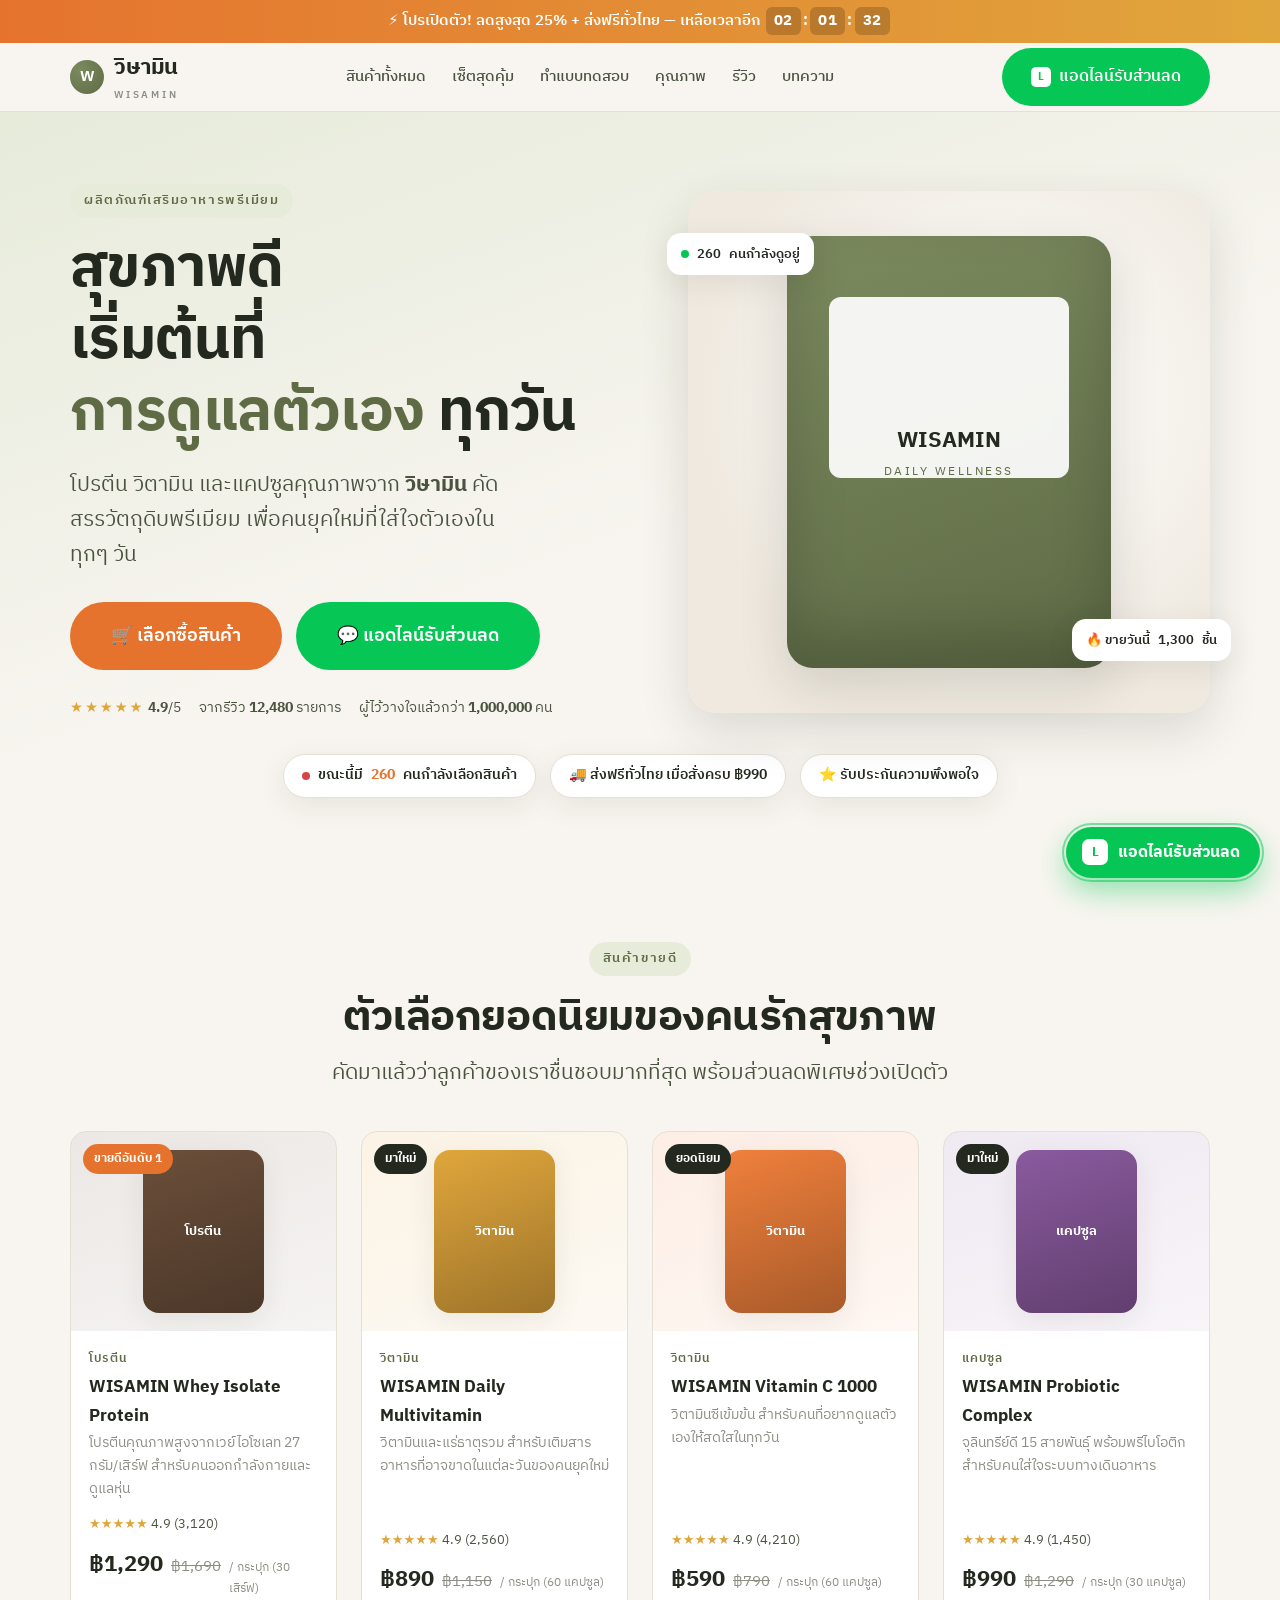
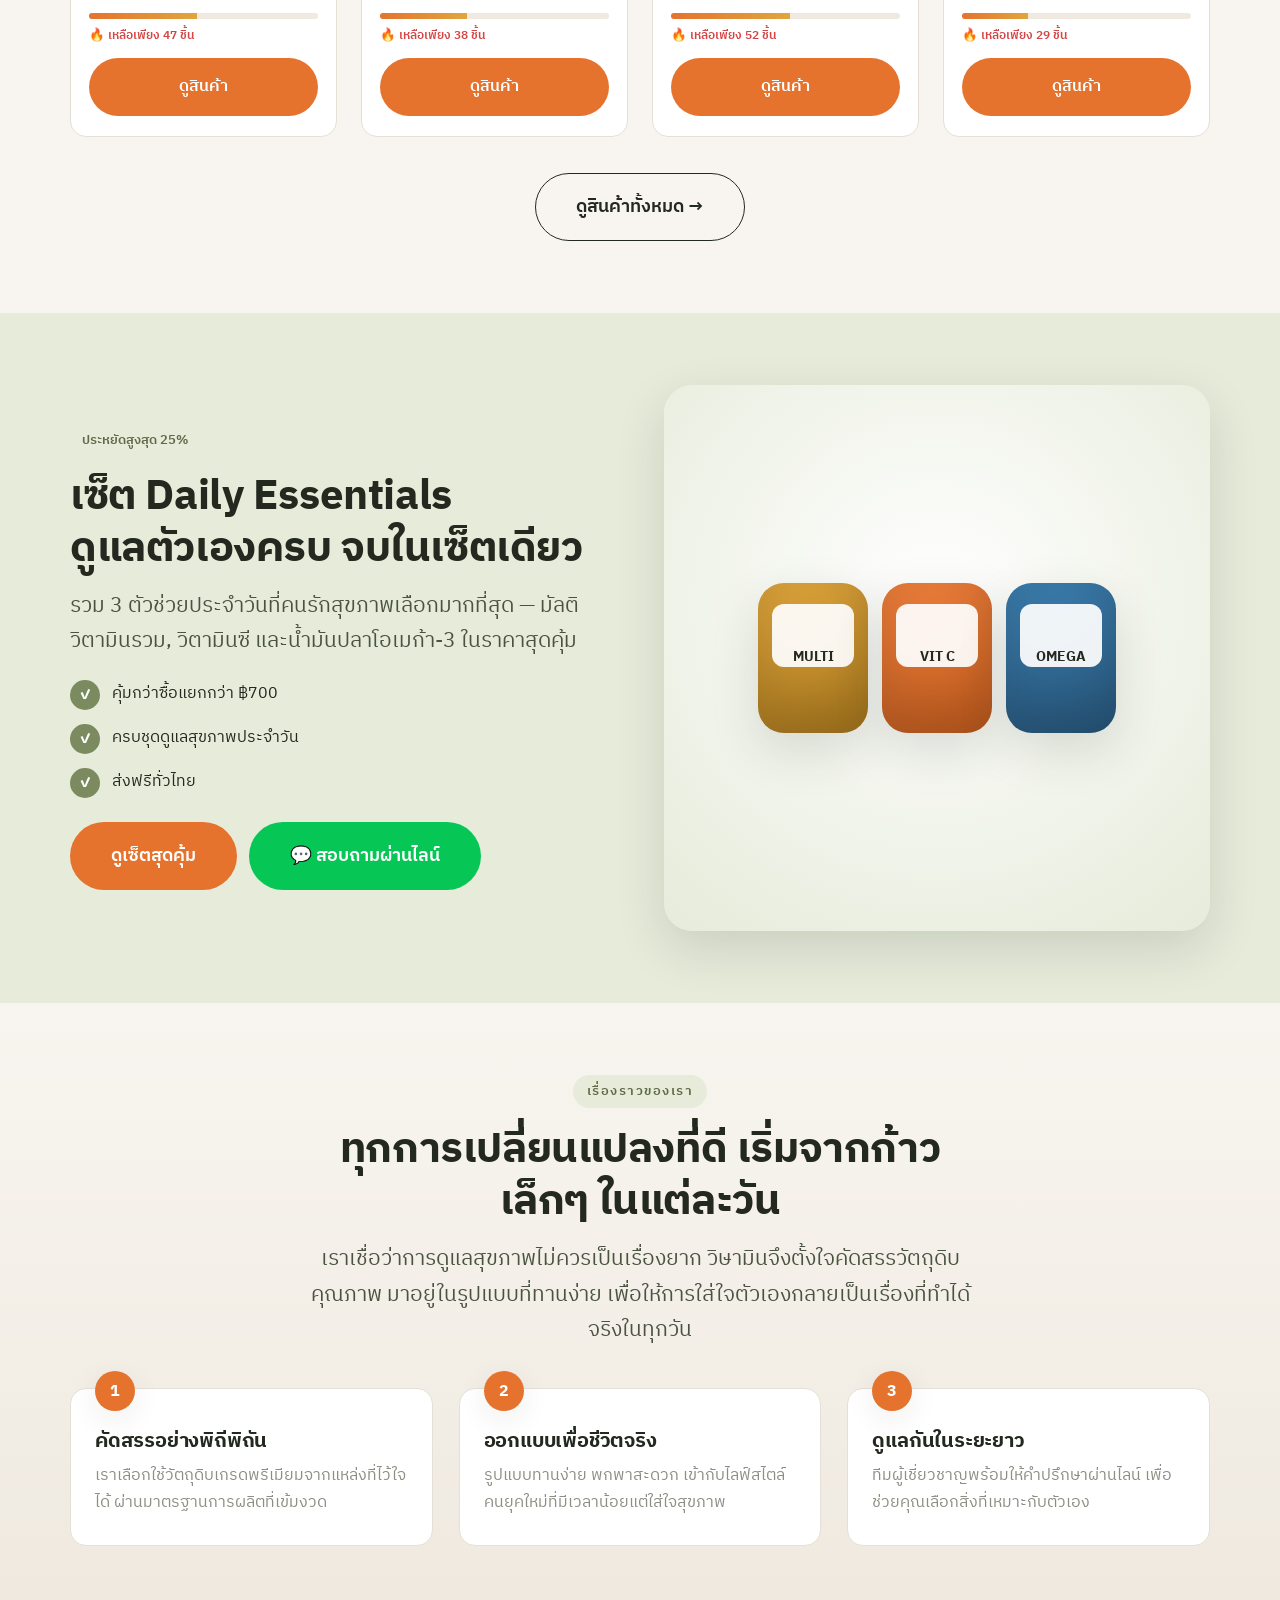
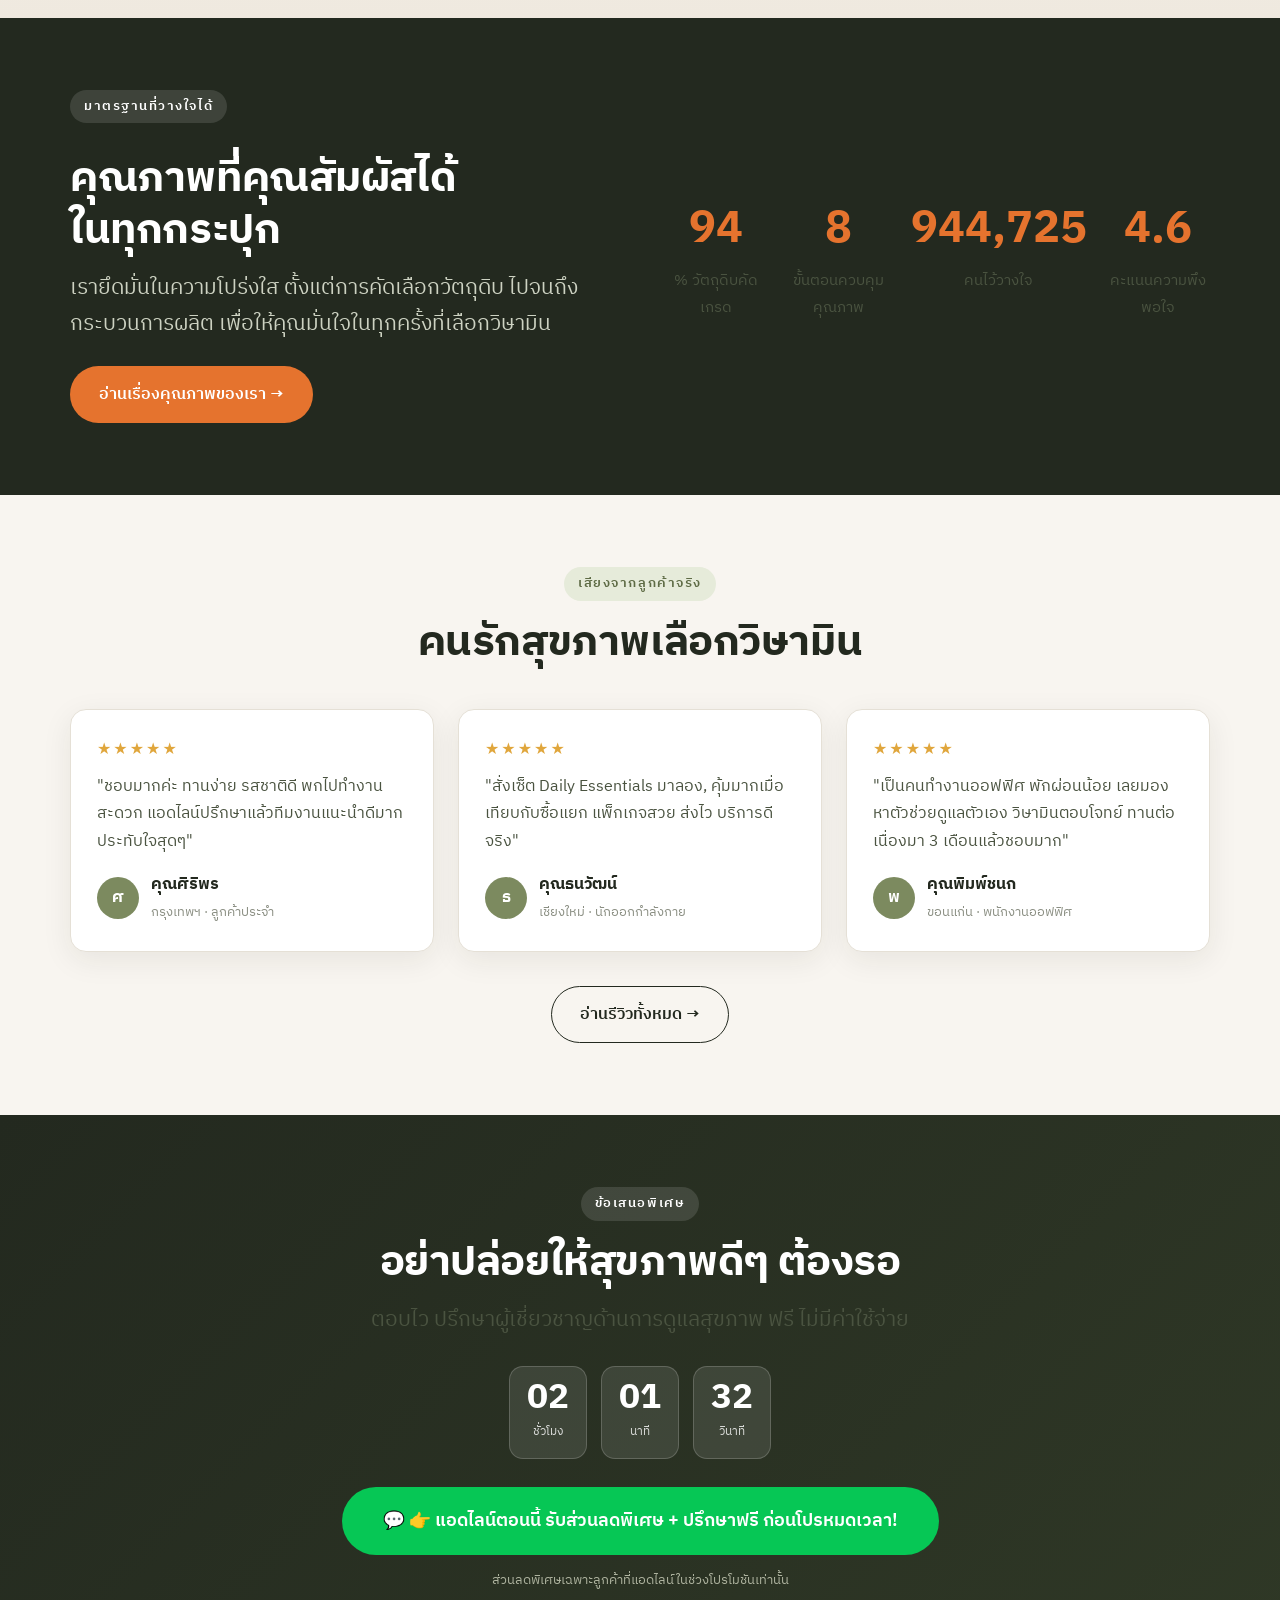
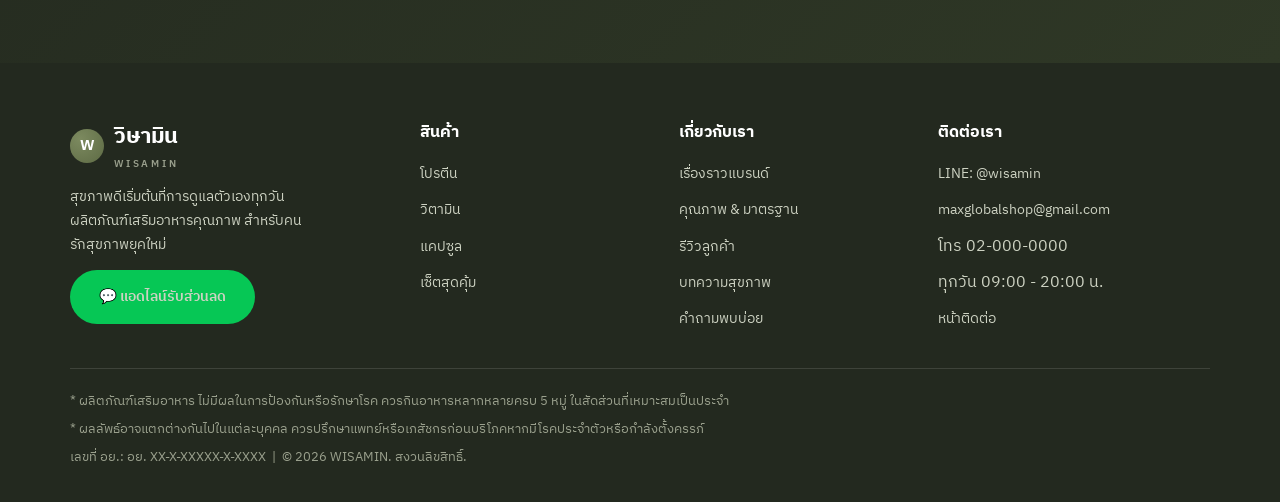
==== index.html @ d4b0ff5b "Initial commit: WISAMIN website" ====
<!DOCTYPE html>
<html lang="th">
<head>
<meta charset="UTF-8">
<meta name="viewport" content="width=device-width, initial-scale=1.0">
<title>วิษามิน WISAMIN — สุขภาพดีเริ่มต้นที่การดูแลตัวเองทุกวัน</title>
<meta name="description" content="วิษามิน (WISAMIN) ผลิตภัณฑ์เสริมอาหารคุณภาพสำหรับคนรักสุขภาพ โปรตีน วิตามิน แคปซูล คัดสรรวัตถุดิบพรีเมียม แอดไลน์รับส่วนลดพิเศษวันนี้">
<link rel="preconnect" href="https://fonts.googleapis.com">
<link rel="preconnect" href="https://fonts.gstatic.com" crossorigin>
<link href="https://fonts.googleapis.com/css2?family=IBM+Plex+Sans+Thai:wght@400;500;600;700&family=Noto+Sans+Thai:wght@400;500;600;700;800&display=swap" rel="stylesheet">
<link rel="stylesheet" href="css/styles.css">
</head>
<body>
<div data-header></div>

<!-- HERO -->
<section class="hero">
  <div class="container">
    <div class="hero-grid">
      <div class="hero-copy">
        <span class="eyebrow">ผลิตภัณฑ์เสริมอาหารพรีเมียม</span>
        <h1>สุขภาพดี<br>เริ่มต้นที่<br><span style="color:var(--sage-dark)">การดูแลตัวเอง</span> ทุกวัน</h1>
        <p class="lead">โปรตีน วิตามิน และแคปซูลคุณภาพจาก <strong>วิษามิน</strong> คัดสรรวัตถุดิบพรีเมียม เพื่อคนยุคใหม่ที่ใส่ใจตัวเองในทุกๆ วัน</p>
        <div class="hero-cta">
          <a class="btn btn-accent btn-lg" href="shop.html">🛒 เลือกซื้อสินค้า</a>
          <a class="btn btn-line btn-lg" href="https://lin.ee/8K7mfwg" target="_blank" rel="noopener">💬 แอดไลน์รับส่วนลด</a>
        </div>
        <div class="hero-trust">
          <span><span class="stars">★★★★★</span> <b data-count="4.9" data-decimals="1">4.9</b>/5</span>
          <span>จากรีวิว <b data-count="12480">12,480</b> รายการ</span>
          <span>ผู้ไว้วางใจแล้วกว่า <b data-count="1000000">1,000,000</b> คน</span>
        </div>
      </div>
      <div class="hero-visual">
        <div class="hero-jar">
          <div class="jar-label">WISAMIN</div>
          <div class="jar-sub">DAILY WELLNESS</div>
        </div>
        <div class="floating-badge fb-1"><span class="dot"></span> <span data-live="viewing">247</span> คนกำลังดูอยู่</div>
        <div class="floating-badge fb-2">🔥 ขายวันนี้ <span data-live="soldtoday">1,382</span> ชิ้น</div>
      </div>
    </div>
    <div class="livestrip" style="margin-top:34px">
      <span class="chip"><span class="dot"></span> ขณะนี้มี <b data-live="viewing">247</b> คนกำลังเลือกสินค้า</span>
      <span class="chip">🚚 ส่งฟรีทั่วไทย เมื่อสั่งครบ ฿990</span>
      <span class="chip">⭐ รับประกันความพึงพอใจ</span>
    </div>
  </div>
</section>

<!-- สินค้าเด่น -->
<section>
  <div class="container">
    <div class="text-center reveal" style="max-width:640px;margin:0 auto 40px">
      <span class="eyebrow">สินค้าขายดี</span>
      <h2>ตัวเลือกยอดนิยมของคนรักสุขภาพ</h2>
      <p class="lead" style="margin-top:12px">คัดมาแล้วว่าลูกค้าของเราชื่นชอบมากที่สุด พร้อมส่วนลดพิเศษช่วงเปิดตัว</p>
    </div>
    <div class="grid grid-4" data-featured-grid></div>
    <div class="text-center" style="margin-top:36px">
      <a class="btn btn-outline btn-lg" href="shop.html">ดูสินค้าทั้งหมด →</a>
    </div>
  </div>
</section>

<!-- บันเดิล -->
<section class="band">
  <div class="container">
    <div class="split">
      <div class="reveal">
        <span class="pill">ประหยัดสูงสุด 25%</span>
        <h2 style="margin:14px 0">เซ็ต Daily Essentials<br>ดูแลตัวเองครบ จบในเซ็ตเดียว</h2>
        <p class="lead">รวม 3 ตัวช่วยประจำวันที่คนรักสุขภาพเลือกมากที่สุด — มัลติวิตามินรวม, วิตามินซี และน้ำมันปลาโอเมก้า-3 ในราคาสุดคุ้ม</p>
        <ul class="feature-list">
          <li><span class="ic">✓</span> คุ้มกว่าซื้อแยกกว่า ฿700</li>
          <li><span class="ic">✓</span> ครบชุดดูแลสุขภาพประจำวัน</li>
          <li><span class="ic">✓</span> ส่งฟรีทั่วไทย</li>
        </ul>
        <div style="margin-top:24px;display:flex;gap:12px;flex-wrap:wrap">
          <a class="btn btn-accent btn-lg" href="bundle.html">ดูเซ็ตสุดคุ้ม</a>
          <a class="btn btn-line btn-lg" href="https://lin.ee/8K7mfwg" target="_blank" rel="noopener">💬 สอบถามผ่านไลน์</a>
        </div>
      </div>
      <div class="reveal hero-visual" style="background:radial-gradient(circle at 50% 40%,#fff,#e6ebda)">
        <div style="display:flex;gap:14px">
          <div class="hero-jar" style="width:110px;height:150px;background:linear-gradient(160deg,#e0a63c,#b07d1f)"><div class="jar-label" style="font-size:.9rem">MULTI</div></div>
          <div class="hero-jar" style="width:110px;height:150px;background:linear-gradient(160deg,#f0803c,#c85f1f)"><div class="jar-label" style="font-size:.9rem">VIT C</div></div>
          <div class="hero-jar" style="width:110px;height:150px;background:linear-gradient(160deg,#3c7fb0,#295a80)"><div class="jar-label" style="font-size:.85rem">OMEGA</div></div>
        </div>
      </div>
    </div>
  </div>
</section>

<!-- Storytelling -->
<section class="story">
  <div class="container">
    <div class="text-center reveal" style="max-width:680px;margin:0 auto">
      <span class="eyebrow">เรื่องราวของเรา</span>
      <h2>ทุกการเปลี่ยนแปลงที่ดี เริ่มจากก้าวเล็กๆ ในแต่ละวัน</h2>
      <p class="lead" style="margin-top:14px">เราเชื่อว่าการดูแลสุขภาพไม่ควรเป็นเรื่องยาก วิษามินจึงตั้งใจคัดสรรวัตถุดิบคุณภาพ มาอยู่ในรูปแบบที่ทานง่าย เพื่อให้การใส่ใจตัวเองกลายเป็นเรื่องที่ทำได้จริงในทุกวัน</p>
    </div>
    <div class="story-steps">
      <div class="story-step reveal">
        <h3>คัดสรรอย่างพิถีพิถัน</h3>
        <p class="muted">เราเลือกใช้วัตถุดิบเกรดพรีเมียมจากแหล่งที่ไว้ใจได้ ผ่านมาตรฐานการผลิตที่เข้มงวด</p>
      </div>
      <div class="story-step reveal">
        <h3>ออกแบบเพื่อชีวิตจริง</h3>
        <p class="muted">รูปแบบทานง่าย พกพาสะดวก เข้ากับไลฟ์สไตล์คนยุคใหม่ที่มีเวลาน้อยแต่ใส่ใจสุขภาพ</p>
      </div>
      <div class="story-step reveal">
        <h3>ดูแลกันในระยะยาว</h3>
        <p class="muted">ทีมผู้เชี่ยวชาญพร้อมให้คำปรึกษาผ่านไลน์ เพื่อช่วยคุณเลือกสิ่งที่เหมาะกับตัวเอง</p>
      </div>
    </div>
  </div>
</section>

<!-- คุณภาพ / มาตรฐาน -->
<section class="band-dark">
  <div class="container">
    <div class="split">
      <div class="reveal">
        <span class="eyebrow" style="background:rgba(255,255,255,.12);color:#fff">มาตรฐานที่วางใจได้</span>
        <h2 style="color:#fff;margin:14px 0">คุณภาพที่คุณสัมผัสได้<br>ในทุกกระปุก</h2>
        <p class="lead">เรายึดมั่นในความโปร่งใส ตั้งแต่การคัดเลือกวัตถุดิบ ไปจนถึงกระบวนการผลิต เพื่อให้คุณมั่นใจในทุกครั้งที่เลือกวิษามิน</p>
        <div style="margin-top:24px"><a class="btn btn-accent" href="science.html">อ่านเรื่องคุณภาพของเรา →</a></div>
      </div>
      <div class="stats reveal" style="align-content:center">
        <div class="stat"><b data-count="100">100</b><span>% วัตถุดิบคัดเกรด</span></div>
        <div class="stat"><b data-count="8">8</b><span>ขั้นตอนควบคุมคุณภาพ</span></div>
        <div class="stat"><b data-count="1000000">1,000,000</b><span>คนไว้วางใจ</span></div>
        <div class="stat"><b data-count="4.9" data-decimals="1">4.9</b><span>คะแนนความพึงพอใจ</span></div>
      </div>
    </div>
  </div>
</section>

<!-- รีวิว -->
<section>
  <div class="container">
    <div class="text-center reveal" style="max-width:600px;margin:0 auto 40px">
      <span class="eyebrow">เสียงจากลูกค้าจริง</span>
      <h2>คนรักสุขภาพเลือกวิษามิน</h2>
    </div>
    <div class="grid grid-3">
      <div class="review-card reveal">
        <div class="stars">★★★★★</div>
        <p>"ชอบมากค่ะ ทานง่าย รสชาติดี พกไปทำงานสะดวก แอดไลน์ปรึกษาแล้วทีมงานแนะนำดีมาก ประทับใจสุดๆ"</p>
        <div class="review-who"><span class="av">ศ</span><div><b>คุณศิริพร</b><br><small>กรุงเทพฯ · ลูกค้าประจำ</small></div></div>
      </div>
      <div class="review-card reveal">
        <div class="stars">★★★★★</div>
        <p>"สั่งเซ็ต Daily Essentials มาลอง, คุ้มมากเมื่อเทียบกับซื้อแยก แพ็กเกจสวย ส่งไว บริการดีจริง"</p>
        <div class="review-who"><span class="av">ธ</span><div><b>คุณธนวัฒน์</b><br><small>เชียงใหม่ · นักออกกำลังกาย</small></div></div>
      </div>
      <div class="review-card reveal">
        <div class="stars">★★★★★</div>
        <p>"เป็นคนทำงานออฟฟิศ พักผ่อนน้อย เลยมองหาตัวช่วยดูแลตัวเอง วิษามินตอบโจทย์ ทานต่อเนื่องมา 3 เดือนแล้วชอบมาก"</p>
        <div class="review-who"><span class="av">พ</span><div><b>คุณพิมพ์ชนก</b><br><small>ขอนแก่น · พนักงานออฟฟิศ</small></div></div>
      </div>
    </div>
    <div class="text-center" style="margin-top:34px"><a class="btn btn-outline" href="reviews.html">อ่านรีวิวทั้งหมด →</a></div>
  </div>
</section>

<!-- CTA + Countdown -->
<div data-line-cta></div>

<div data-footer></div>

<script src="js/config.js"></script>
<script src="js/products.js"></script>
<script src="js/render.js"></script>
<script src="js/urgency.js"></script>
<script src="js/main.js"></script>
<script>
  document.addEventListener('DOMContentLoaded', function () {
    // สินค้าเด่น 4 ตัว
    var featured = ['whey-isolate','multivitamin','vitamin-c','probiotic'].map(getProductById);
    renderGrid('[data-featured-grid]', featured);
    // แทรก CTA ไลน์
    var slot = document.querySelector('[data-line-cta]');
    if (slot) slot.outerHTML = window.lineCtaBlock();
    // re-run reveal/urgency สำหรับ element ที่เพิ่งฉีดเข้ามา
    if (window.initUrgency) window.initUrgency();
    if (window.initReveal) window.initReveal();
  });
</script>
</body>
</html>
---- css/styles.css ----
/* ============================================================
   WISAMIN — ระบบดีไซน์รวม (มินิมอล พรีเมียม แนว seed.com)
   ============================================================ */

:root {
  /* พาเลตต์ */
  --cream: #f8f5f0;
  --sand: #efe9df;
  --ink: #23291f;
  --ink-soft: #4a5340;
  --sage: #7c8a5f;
  --sage-dark: #5e6b45;
  --sage-light: #e6ebda;
  --accent: #e5732e;      /* ส้มอบอุ่นสำหรับ CTA */
  --accent-dark: #c85f1f;
  --gold: #e0a63c;
  --line-green: #06c755;  /* สีแบรนด์ LINE */
  --white: #ffffff;
  --muted: #8b8f83;
  --border: #e5e0d6;
  --danger: #d64545;

  --radius: 16px;
  --radius-sm: 10px;
  --radius-lg: 28px;
  --shadow: 0 8px 30px rgba(35,41,31,.08);
  --shadow-lg: 0 18px 50px rgba(35,41,31,.14);
  --maxw: 1180px;
  --font: 'IBM Plex Sans Thai', 'Noto Sans Thai', system-ui, -apple-system, sans-serif;
}

* { box-sizing: border-box; margin: 0; padding: 0; }
html { scroll-behavior: smooth; }
body {
  font-family: var(--font);
  color: var(--ink);
  background: var(--cream);
  line-height: 1.7;
  -webkit-font-smoothing: antialiased;
  overflow-x: hidden;
}
img { max-width: 100%; display: block; }
a { color: inherit; text-decoration: none; }
.container { width: 100%; max-width: var(--maxw); margin: 0 auto; padding: 0 20px; }
section { padding: 72px 0; }
.section-sm { padding: 48px 0; }

h1, h2, h3 { line-height: 1.25; font-weight: 700; letter-spacing: -.01em; }
h1 { font-size: clamp(2rem, 5vw, 3.6rem); }
h2 { font-size: clamp(1.6rem, 3.5vw, 2.6rem); }
h3 { font-size: 1.25rem; }
.lead { font-size: clamp(1.05rem, 2vw, 1.3rem); color: var(--ink-soft); }
.eyebrow {
  display: inline-block; font-size: .8rem; font-weight: 600; letter-spacing: .12em;
  text-transform: uppercase; color: var(--sage-dark); background: var(--sage-light);
  padding: 6px 14px; border-radius: 100px; margin-bottom: 16px;
}
.text-center { text-align: center; }
.muted { color: var(--muted); }

/* ---------- ปุ่ม ---------- */
.btn {
  display: inline-flex; align-items: center; justify-content: center; gap: 8px;
  font-family: inherit; font-size: 1rem; font-weight: 600; cursor: pointer;
  padding: 14px 28px; border-radius: 100px; border: 1.5px solid transparent;
  transition: transform .15s ease, box-shadow .2s ease, background .2s ease;
  white-space: nowrap;
}
.btn:hover { transform: translateY(-2px); }
.btn:active { transform: translateY(0); }
.btn-primary { background: var(--ink); color: var(--white); }
.btn-primary:hover { background: #000; box-shadow: var(--shadow); }
.btn-accent { background: var(--accent); color: var(--white); }
.btn-accent:hover { background: var(--accent-dark); box-shadow: 0 10px 24px rgba(229,115,46,.35); }
.btn-line { background: var(--line-green); color: var(--white); }
.btn-line:hover { background: #05b34c; box-shadow: 0 10px 24px rgba(6,199,85,.35); }
.btn-outline { background: transparent; color: var(--ink); border-color: var(--ink); }
.btn-outline:hover { background: var(--ink); color: var(--white); }
.btn-lg { padding: 18px 40px; font-size: 1.1rem; }
.btn-block { display: flex; width: 100%; }

/* ---------- แถบเร่งด่วนบนสุด ---------- */
.urgency-bar {
  background: linear-gradient(90deg, var(--accent), var(--gold));
  color: var(--white); text-align: center; font-size: .92rem; font-weight: 600;
  padding: 9px 16px; position: relative; z-index: 60;
}
.urgency-bar strong { font-variant-numeric: tabular-nums; letter-spacing: .5px; }
.urgency-bar .cd { background: rgba(0,0,0,.18); padding: 2px 8px; border-radius: 6px; margin: 0 2px; }

/* ---------- Header ---------- */
.site-header {
  position: sticky; top: 0; z-index: 50; background: rgba(248,245,240,.9);
  backdrop-filter: blur(12px); border-bottom: 1px solid var(--border);
}
.nav { display: flex; align-items: center; justify-content: space-between; height: 68px; }
.brand { display: flex; align-items: center; gap: 10px; font-weight: 700; font-size: 1.35rem; letter-spacing: -.02em; }
.brand .logo-mark {
  width: 34px; height: 34px; border-radius: 50%;
  background: radial-gradient(circle at 30% 30%, var(--sage), var(--sage-dark));
  display: grid; place-items: center; color: #fff; font-size: .95rem; font-weight: 800;
}
.brand small { display: block; font-size: .62rem; letter-spacing: .28em; color: var(--muted); font-weight: 600; }
.nav-links { display: flex; align-items: center; gap: 26px; list-style: none; }
.nav-links a { font-size: .95rem; font-weight: 500; color: var(--ink-soft); transition: color .15s; }
.nav-links a:hover { color: var(--ink); }
.nav-actions { display: flex; align-items: center; gap: 12px; }
.nav-toggle { display: none; background: none; border: none; cursor: pointer; flex-direction: column; gap: 5px; padding: 8px; }
.nav-toggle span { width: 24px; height: 2px; background: var(--ink); border-radius: 2px; transition: .25s; }

/* ---------- Hero ---------- */
.hero { background: linear-gradient(160deg, var(--sage-light) 0%, var(--cream) 55%); overflow: hidden; }
.hero-grid { display: grid; grid-template-columns: 1.05fr .95fr; gap: 40px; align-items: center; }
.hero h1 { margin-bottom: 18px; }
.hero .lead { margin-bottom: 28px; max-width: 34ch; }
.hero-cta { display: flex; gap: 14px; flex-wrap: wrap; margin-bottom: 26px; }
.hero-trust { display: flex; align-items: center; gap: 18px; flex-wrap: wrap; font-size: .9rem; color: var(--ink-soft); }
.hero-trust .stars { color: var(--gold); letter-spacing: 2px; }
.hero-visual {
  position: relative; aspect-ratio: 1/1; border-radius: var(--radius-lg);
  background: radial-gradient(circle at 60% 40%, #fff 0%, var(--sand) 70%);
  display: grid; place-items: center; box-shadow: var(--shadow-lg);
}
.hero-jar {
  width: 62%; aspect-ratio: 3/4; border-radius: 26px;
  background: linear-gradient(160deg, var(--sage) 0%, var(--sage-dark) 100%);
  box-shadow: inset 0 -30px 60px rgba(0,0,0,.18), var(--shadow-lg);
  display: flex; flex-direction: column; align-items: center; justify-content: center;
  color: #fff; text-align: center; position: relative;
}
.hero-jar::before {
  content: ''; position: absolute; top: 14%; width: 74%; height: 42%;
  background: rgba(255,255,255,.92); border-radius: 12px;
}
.hero-jar .jar-label { position: relative; z-index: 2; color: var(--ink); font-weight: 800; font-size: 1.4rem; }
.hero-jar .jar-sub { position: relative; z-index: 2; color: var(--sage-dark); font-size: .78rem; letter-spacing: .2em; }
.floating-badge {
  position: absolute; background: #fff; border-radius: 14px; box-shadow: var(--shadow);
  padding: 10px 14px; font-size: .82rem; font-weight: 600; display: flex; align-items: center; gap: 8px;
}
.floating-badge .dot { width: 8px; height: 8px; border-radius: 50%; background: var(--line-green); animation: pulse 1.6s infinite; }
.fb-1 { top: 8%; left: -4%; }
.fb-2 { bottom: 10%; right: -4%; }

/* ---------- Live stat strip ---------- */
.livestrip {
  display: flex; gap: 14px; justify-content: center; flex-wrap: wrap; margin-top: 6px;
}
.livestrip .chip {
  background: #fff; border: 1px solid var(--border); border-radius: 100px;
  padding: 9px 18px; font-size: .88rem; font-weight: 600; display: flex; align-items: center; gap: 8px; box-shadow: var(--shadow);
}
.livestrip .dot { width: 8px; height: 8px; border-radius: 50%; background: var(--danger); animation: pulse 1.4s infinite; }
.livestrip b { color: var(--accent); font-variant-numeric: tabular-nums; }

/* ---------- การ์ดสินค้า ---------- */
.grid { display: grid; gap: 24px; }
.grid-4 { grid-template-columns: repeat(4, 1fr); }
.grid-3 { grid-template-columns: repeat(3, 1fr); }
.grid-2 { grid-template-columns: repeat(2, 1fr); }
.product-card {
  background: #fff; border-radius: var(--radius); overflow: hidden; border: 1px solid var(--border);
  display: flex; flex-direction: column; transition: transform .2s, box-shadow .2s; position: relative;
}
.product-card:hover { transform: translateY(-6px); box-shadow: var(--shadow-lg); }
.product-thumb { aspect-ratio: 4/3; display: grid; place-items: center; position: relative; overflow: hidden; }
.product-photo { width: 100%; height: 100%; object-fit: cover; }
.product-thumb .mini-jar {
  width: 46%; aspect-ratio: 3/4; border-radius: 16px; box-shadow: var(--shadow);
  display: flex; align-items: center; justify-content: center; color: #fff; font-weight: 800; font-size: .8rem; text-align: center; padding: 8px;
}
.product-badge {
  position: absolute; top: 12px; left: 12px; background: var(--ink); color: #fff;
  font-size: .72rem; font-weight: 700; padding: 5px 11px; border-radius: 100px;
}
.product-badge.hot { background: var(--accent); }
.product-body { padding: 18px 18px 20px; display: flex; flex-direction: column; flex: 1; }
.product-cat { font-size: .74rem; font-weight: 600; color: var(--sage-dark); letter-spacing: .08em; text-transform: uppercase; }
.product-name { font-size: 1.05rem; font-weight: 700; margin: 4px 0 2px; }
.product-sub { font-size: .85rem; color: var(--muted); margin-bottom: 12px; flex: 1; }
.product-rating { font-size: .82rem; color: var(--ink-soft); margin-bottom: 10px; }
.product-rating .stars { color: var(--gold); }
.price-row { display: flex; align-items: baseline; gap: 8px; margin-bottom: 14px; }
.price-now { font-size: 1.4rem; font-weight: 800; color: var(--ink); }
.price-old { font-size: .95rem; color: var(--muted); text-decoration: line-through; }
.price-unit { font-size: .78rem; color: var(--muted); }
.stock-hint { font-size: .78rem; color: var(--danger); font-weight: 600; margin-bottom: 12px; }
.stock-bar { height: 6px; background: var(--sand); border-radius: 100px; overflow: hidden; margin-bottom: 6px; }
.stock-bar > i { display: block; height: 100%; background: linear-gradient(90deg, var(--accent), var(--gold)); }

/* ---------- แถบส่วนต่างๆ ---------- */
.band { background: var(--sage-light); }
.band-dark { background: var(--ink); color: var(--cream); }
.band-dark .lead, .band-dark .muted { color: #cdd2c2; }
.split { display: grid; grid-template-columns: 1fr 1fr; gap: 48px; align-items: center; }
.feature-list { list-style: none; display: grid; gap: 14px; margin-top: 20px; }
.feature-list li { display: flex; gap: 12px; align-items: flex-start; }
.feature-list .ic {
  flex: none; width: 30px; height: 30px; border-radius: 50%; background: var(--sage);
  color: #fff; display: grid; place-items: center; font-weight: 700; font-size: .9rem;
}

/* ---------- Storytelling ---------- */
.story { background: linear-gradient(180deg, var(--cream), var(--sand)); }
.story-steps { display: grid; grid-template-columns: repeat(3,1fr); gap: 26px; margin-top: 40px; counter-reset: step; }
.story-step { background: #fff; border-radius: var(--radius); padding: 28px 24px; border: 1px solid var(--border); position: relative; }
.story-step::before {
  counter-increment: step; content: counter(step); position: absolute; top: -18px; left: 24px;
  width: 40px; height: 40px; border-radius: 50%; background: var(--accent); color: #fff;
  display: grid; place-items: center; font-weight: 800; box-shadow: var(--shadow);
}
.story-step h3 { margin: 12px 0 8px; }

/* ---------- ตัวเลขสถิติ ---------- */
.stats { display: grid; grid-template-columns: repeat(4,1fr); gap: 20px; text-align: center; }
.stat b { display: block; font-size: clamp(1.8rem,4vw,2.8rem); font-weight: 800; color: var(--accent); font-variant-numeric: tabular-nums; }
.stat span { font-size: .92rem; color: var(--ink-soft); }

/* ---------- รีวิว ---------- */
.review-card { background: #fff; border-radius: var(--radius); padding: 26px; border: 1px solid var(--border); box-shadow: var(--shadow); }
.review-card .stars { color: var(--gold); letter-spacing: 2px; margin-bottom: 10px; }
.review-card p { color: var(--ink-soft); margin-bottom: 16px; }
.review-who { display: flex; align-items: center; gap: 12px; }
.review-who .av { width: 42px; height: 42px; border-radius: 50%; background: var(--sage); color: #fff; display: grid; place-items: center; font-weight: 700; }
.review-who small { color: var(--muted); }

/* ---------- Big countdown block ---------- */
.cta-final { background: linear-gradient(135deg, var(--ink), #2f3826); color: #fff; text-align: center; }
.cta-final h2 { color: #fff; }
.countdown-big { display: flex; justify-content: center; gap: 14px; margin: 28px 0; }
.cd-unit { background: rgba(255,255,255,.1); border: 1px solid rgba(255,255,255,.18); border-radius: 14px; padding: 14px 8px; min-width: 78px; }
.cd-unit b { display: block; font-size: 2.2rem; font-weight: 800; font-variant-numeric: tabular-nums; line-height: 1; }
.cd-unit span { font-size: .78rem; opacity: .8; }

/* ---------- LINE floating ---------- */
.line-float {
  position: fixed; right: 20px; bottom: 22px; z-index: 80; display: flex; align-items: center; gap: 10px;
  background: var(--line-green); color: #fff; padding: 12px 20px 12px 16px; border-radius: 100px;
  box-shadow: 0 12px 30px rgba(6,199,85,.45); font-weight: 700; animation: bob 2.4s ease-in-out infinite;
}
.line-float:hover { transform: scale(1.05); }
.line-float .li { width: 26px; height: 26px; border-radius: 7px; background: #fff; color: var(--line-green); display: grid; place-items: center; font-weight: 800; font-size: .8rem; }
.line-float::after {
  content: ''; position: absolute; inset: -4px; border-radius: 100px;
  border: 2px solid var(--line-green); opacity: .5; animation: ring 2s infinite;
}

/* ---------- Social proof toast ---------- */
.sp-toast {
  position: fixed; left: 20px; bottom: 22px; z-index: 75; background: #fff; color: var(--ink);
  border-radius: 14px; box-shadow: var(--shadow-lg); padding: 12px 16px; max-width: 320px;
  display: flex; gap: 12px; align-items: center; border: 1px solid var(--border);
  transform: translateY(140%); opacity: 0; transition: transform .5s cubic-bezier(.2,.8,.2,1), opacity .5s;
}
.sp-toast.show { transform: translateY(0); opacity: 1; }
.sp-toast .sp-ic { flex: none; width: 40px; height: 40px; border-radius: 10px; background: var(--sage-light); display: grid; place-items: center; font-size: 1.2rem; }
.sp-toast b { font-size: .9rem; }
.sp-toast small { display: block; font-size: .78rem; color: var(--muted); }

/* ---------- Footer ---------- */
.site-footer { background: var(--ink); color: #cdd2c2; padding: 56px 0 28px; }
.footer-grid { display: grid; grid-template-columns: 1.4fr 1fr 1fr 1.2fr; gap: 32px; }
.site-footer h4 { color: #fff; font-size: 1rem; margin-bottom: 14px; }
.site-footer ul { list-style: none; display: grid; gap: 9px; }
.site-footer a { color: #cdd2c2; font-size: .9rem; }
.site-footer a:hover { color: #fff; }
.footer-brand p { font-size: .9rem; margin: 12px 0; max-width: 30ch; }
.footer-disclaimer { border-top: 1px solid rgba(255,255,255,.12); margin-top: 36px; padding-top: 22px; font-size: .8rem; color: #9aa08d; }
.footer-disclaimer p { margin-bottom: 6px; }

/* ---------- ทั่วไป ---------- */
.reveal { opacity: 0; transform: translateY(24px); transition: opacity .6s ease, transform .6s ease; }
.reveal.in { opacity: 1; transform: none; }
.pill { display: inline-block; background: var(--sage-light); color: var(--sage-dark); font-size: .8rem; font-weight: 600; padding: 5px 12px; border-radius: 100px; }
.divider { height: 1px; background: var(--border); border: 0; }
.note { font-size: .82rem; color: var(--muted); }

/* ---------- Breadcrumb / page head ---------- */
.page-head { background: var(--sage-light); padding: 48px 0; }
.breadcrumb { font-size: .85rem; color: var(--ink-soft); margin-bottom: 10px; }
.breadcrumb a:hover { color: var(--ink); text-decoration: underline; }

/* ---------- Animations ---------- */
@keyframes pulse { 0%,100% { transform: scale(1); opacity: 1; } 50% { transform: scale(1.5); opacity: .5; } }
@keyframes bob { 0%,100% { transform: translateY(0); } 50% { transform: translateY(-6px); } }
@keyframes ring { 0% { transform: scale(1); opacity: .5; } 100% { transform: scale(1.25); opacity: 0; } }

/* ---------- Responsive ---------- */
@media (max-width: 960px) {
  .grid-4 { grid-template-columns: repeat(2,1fr); }
  .footer-grid { grid-template-columns: 1fr 1fr; }
}
@media (max-width: 820px) {
  section { padding: 52px 0; }
  .nav-links {
    position: fixed; inset: 68px 0 auto 0; background: var(--cream); flex-direction: column;
    padding: 20px; gap: 6px; border-bottom: 1px solid var(--border); transform: translateY(-140%);
    transition: transform .3s ease; box-shadow: var(--shadow); z-index: 49;
  }
  .nav-links.open { transform: translateY(0); }
  .nav-links a { padding: 10px 0; width: 100%; }
  .nav-toggle { display: flex; }
  .hero-grid, .split, .story-steps, .stats { grid-template-columns: 1fr; }
  .story-steps { gap: 34px; }
  .hero-visual { max-width: 380px; margin: 0 auto; }
  .grid-3 { grid-template-columns: 1fr; }
  .stats { grid-template-columns: repeat(2,1fr); gap: 28px; }
  .desktop-only { display: none; }
}
@media (max-width: 520px) {
  .grid-4, .grid-2 { grid-template-columns: 1fr; }
  .footer-grid { grid-template-columns: 1fr; }
  .countdown-big { gap: 8px; }
  .cd-unit { min-width: 64px; padding: 10px 6px; }
  .cd-unit b { font-size: 1.7rem; }
  .line-float span.txt { display: none; }
  .hero-cta .btn { flex: 1; }
}
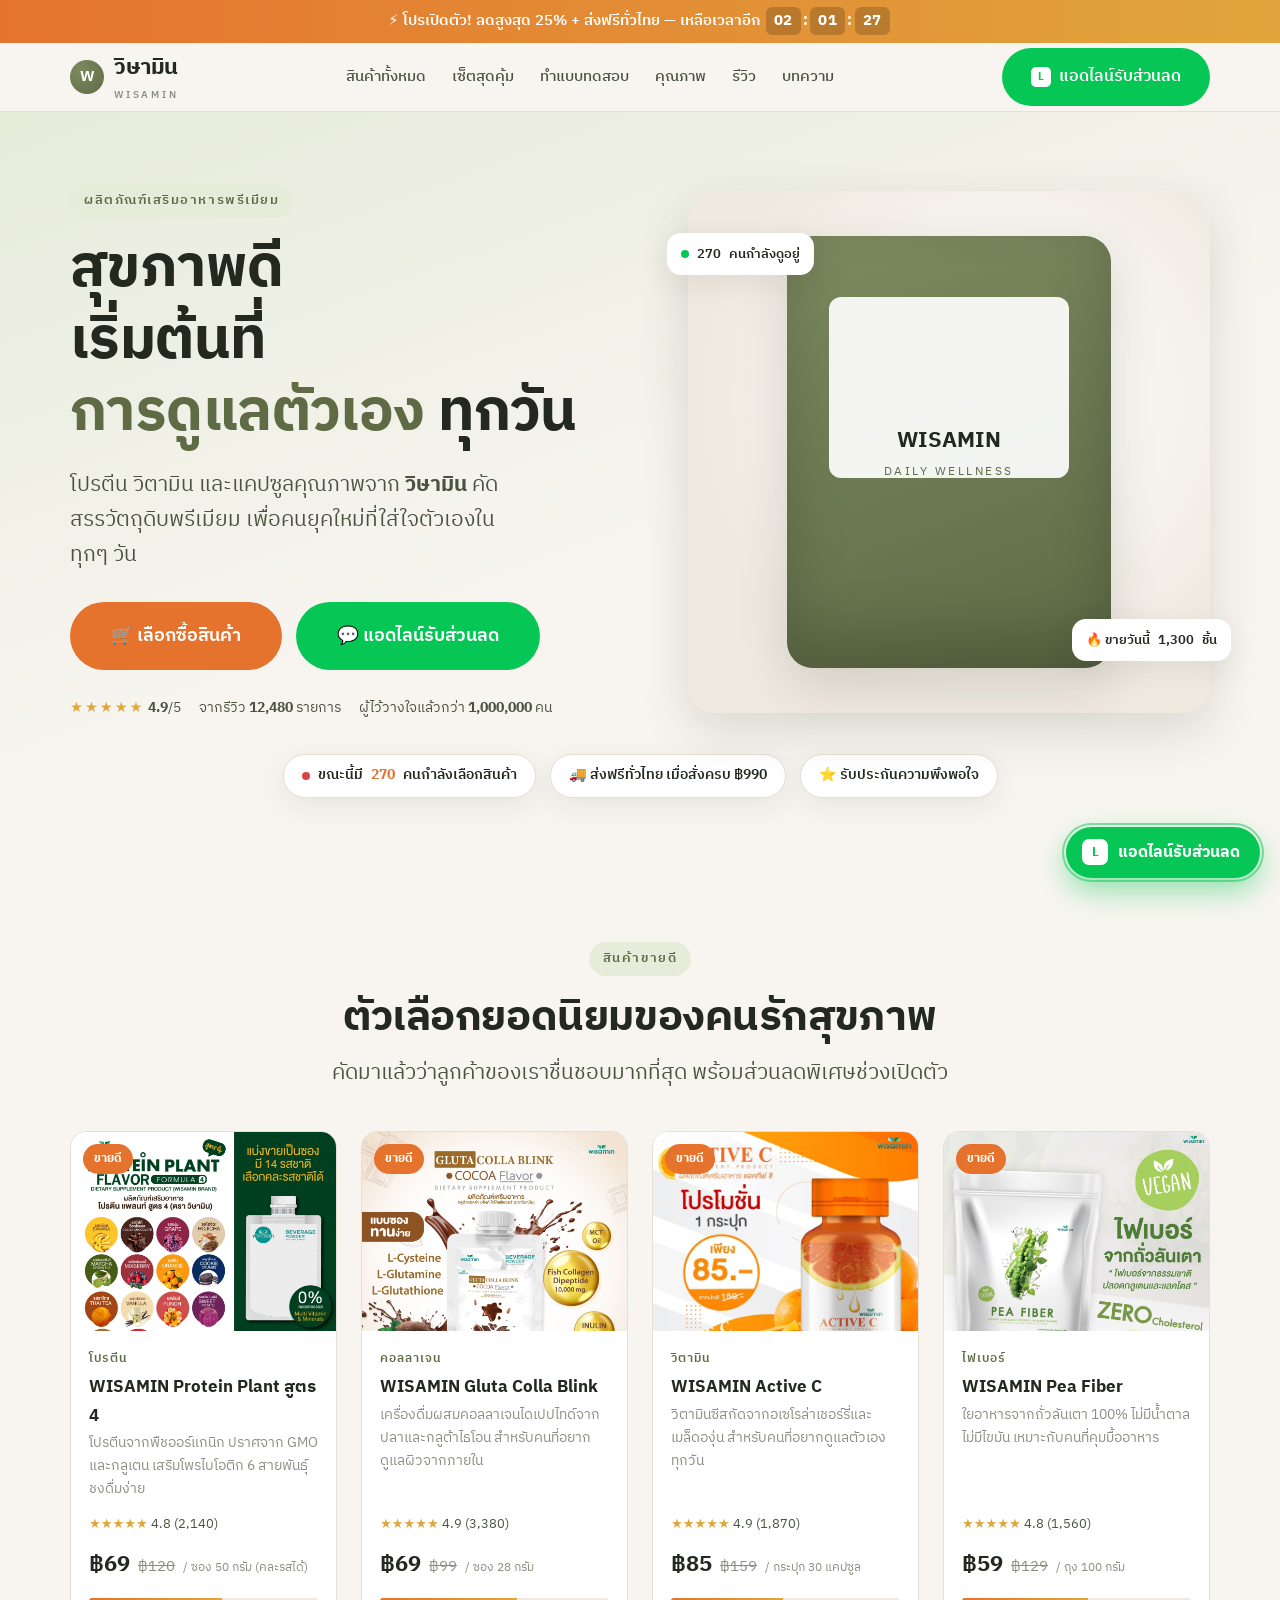
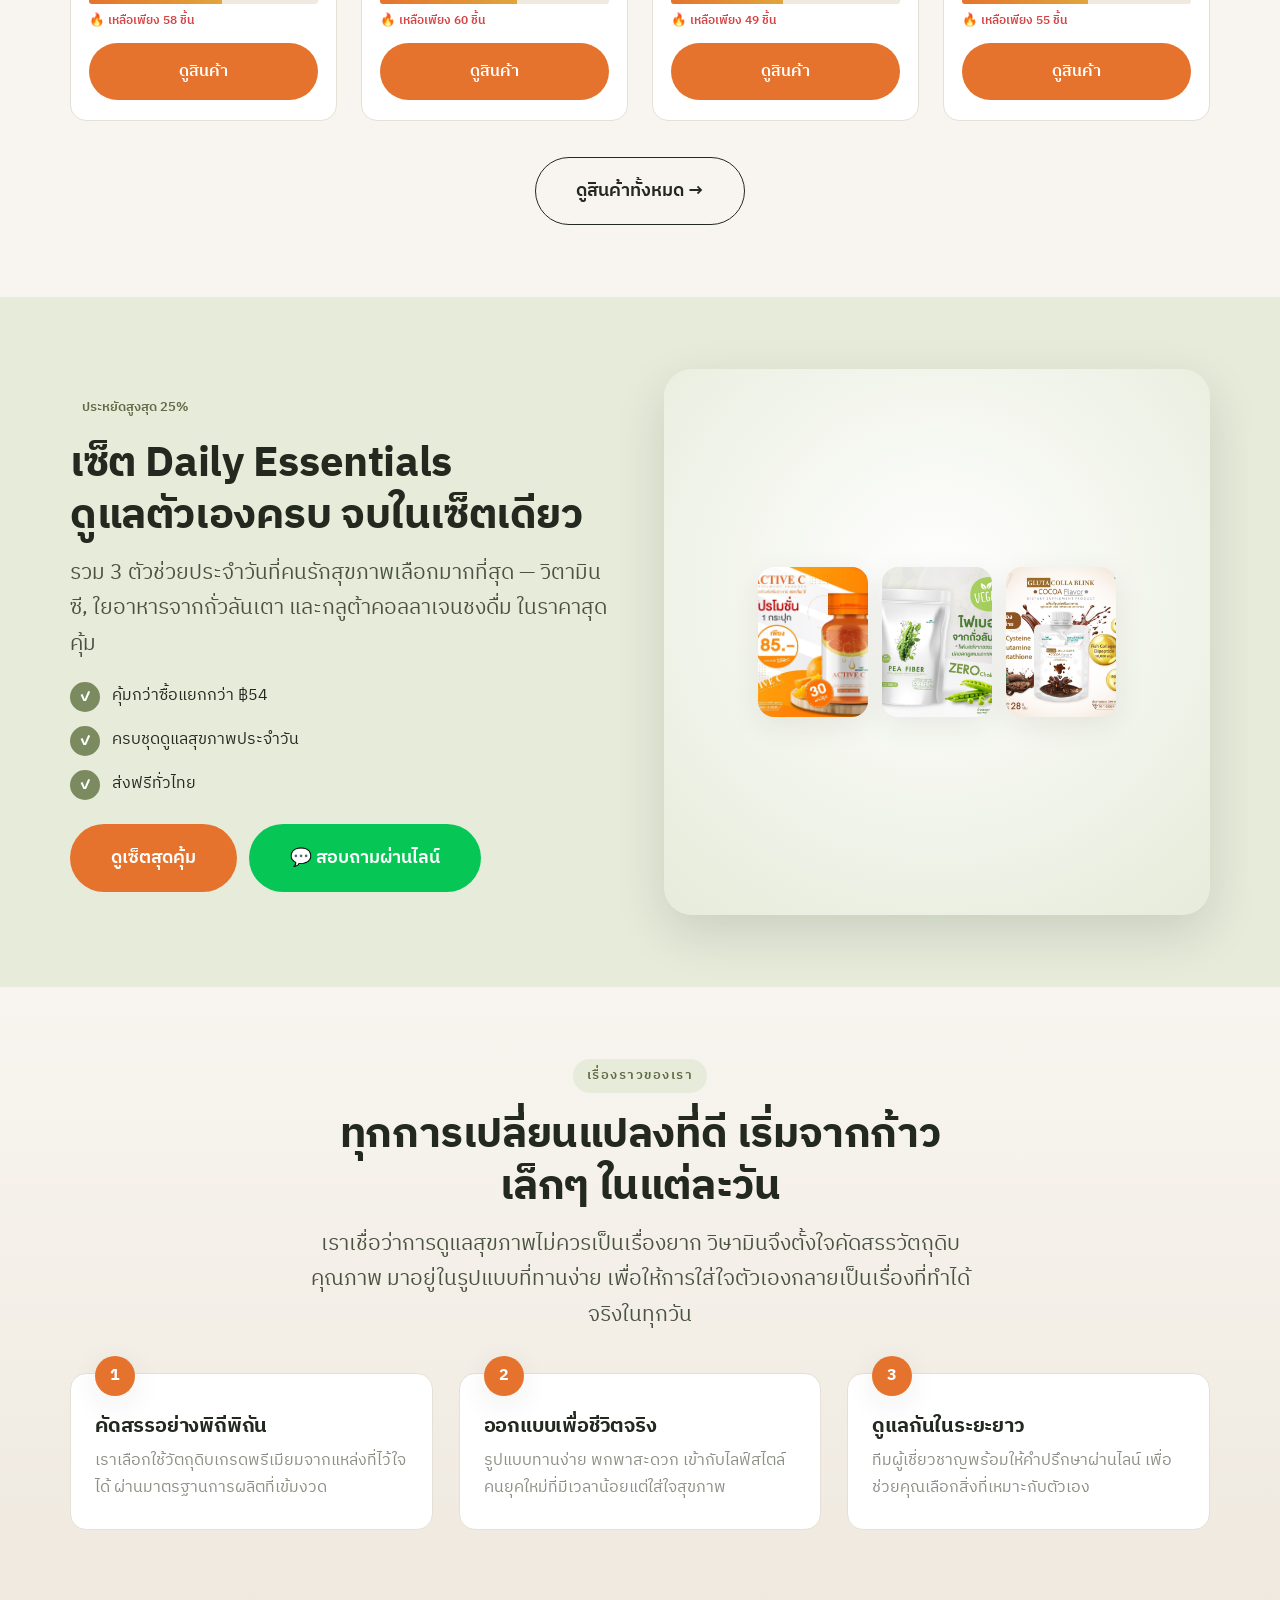
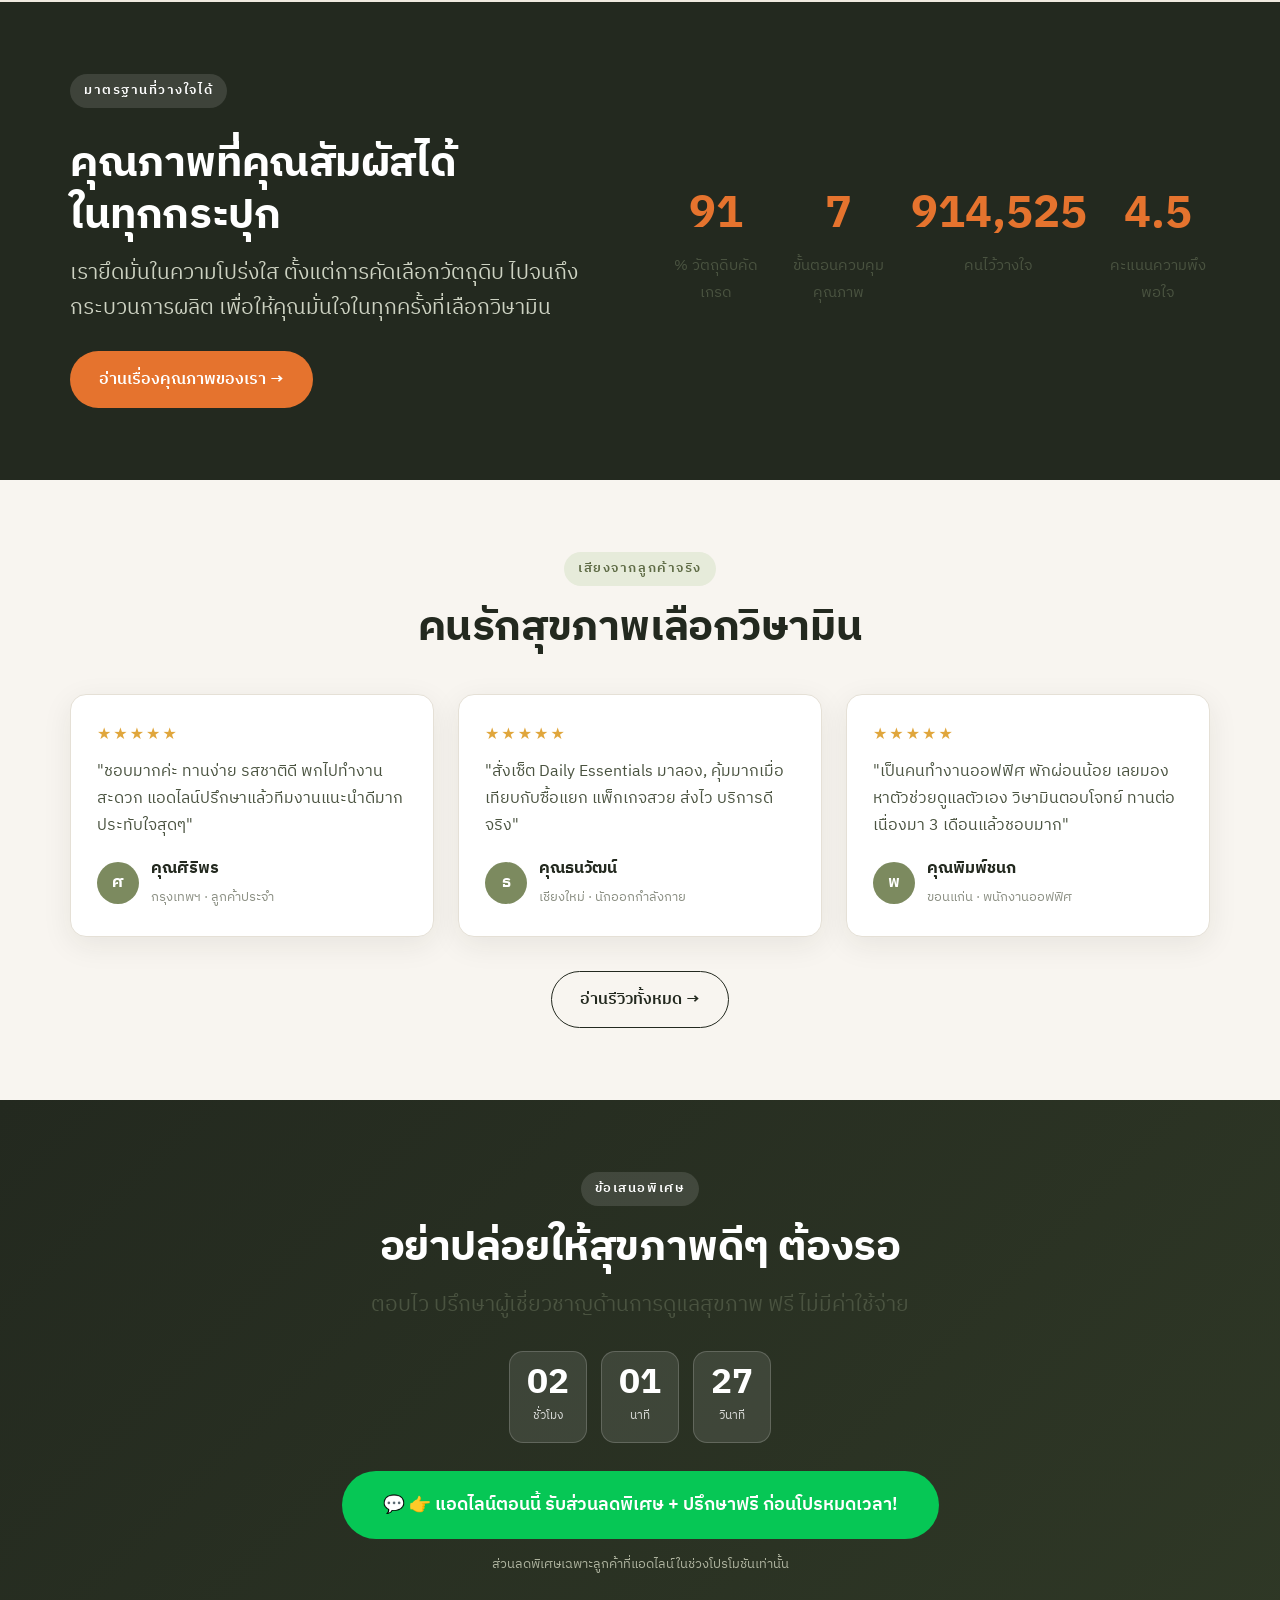
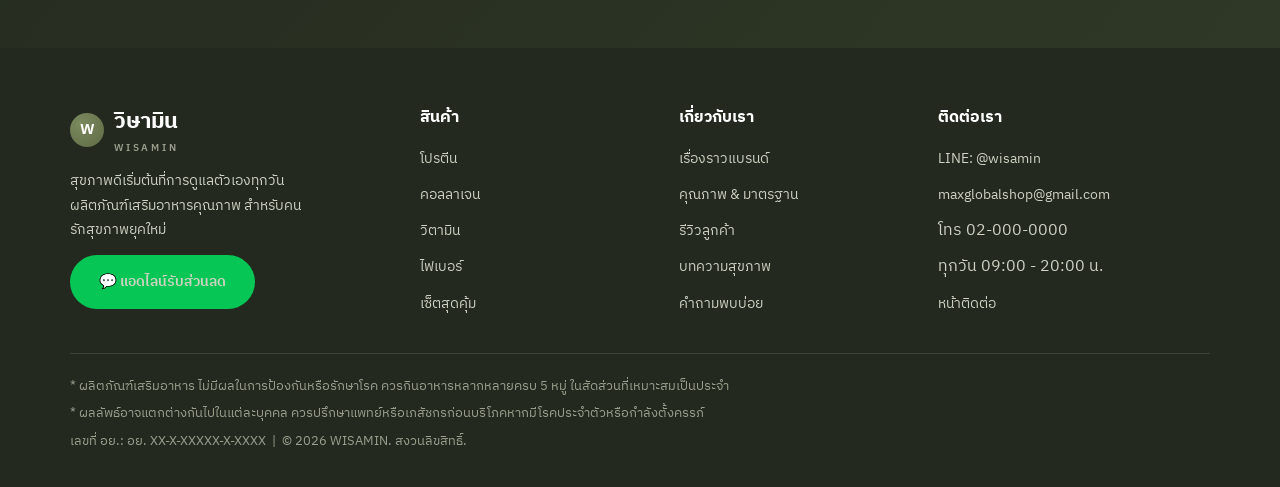
==== commit 37416c84: "Replace placeholder catalog with real WISAMIN products from max-globalshop.com - 31 real products wi" ====
--- a/index.html
+++ b/index.html
@@ -70,9 +70,9 @@
       <div class="reveal">
         <span class="pill">ประหยัดสูงสุด 25%</span>
         <h2 style="margin:14px 0">เซ็ต Daily Essentials<br>ดูแลตัวเองครบ จบในเซ็ตเดียว</h2>
-        <p class="lead">รวม 3 ตัวช่วยประจำวันที่คนรักสุขภาพเลือกมากที่สุด — มัลติวิตามินรวม, วิตามินซี และน้ำมันปลาโอเมก้า-3 ในราคาสุดคุ้ม</p>
+        <p class="lead">รวม 3 ตัวช่วยประจำวันที่คนรักสุขภาพเลือกมากที่สุด — วิตามินซี, ใยอาหารจากถั่วลันเตา และกลูต้าคอลลาเจนชงดื่ม ในราคาสุดคุ้ม</p>
         <ul class="feature-list">
-          <li><span class="ic">✓</span> คุ้มกว่าซื้อแยกกว่า ฿700</li>
+          <li><span class="ic">✓</span> คุ้มกว่าซื้อแยกกว่า ฿54</li>
           <li><span class="ic">✓</span> ครบชุดดูแลสุขภาพประจำวัน</li>
           <li><span class="ic">✓</span> ส่งฟรีทั่วไทย</li>
         </ul>
@@ -82,11 +82,7 @@
         </div>
       </div>
       <div class="reveal hero-visual" style="background:radial-gradient(circle at 50% 40%,#fff,#e6ebda)">
-        <div style="display:flex;gap:14px">
-          <div class="hero-jar" style="width:110px;height:150px;background:linear-gradient(160deg,#e0a63c,#b07d1f)"><div class="jar-label" style="font-size:.9rem">MULTI</div></div>
-          <div class="hero-jar" style="width:110px;height:150px;background:linear-gradient(160deg,#f0803c,#c85f1f)"><div class="jar-label" style="font-size:.9rem">VIT C</div></div>
-          <div class="hero-jar" style="width:110px;height:150px;background:linear-gradient(160deg,#3c7fb0,#295a80)"><div class="jar-label" style="font-size:.85rem">OMEGA</div></div>
-        </div>
+        <div style="display:flex;gap:14px" data-bundle-thumbs></div>
       </div>
     </div>
   </div>
@@ -178,8 +174,15 @@
 <script>
   document.addEventListener('DOMContentLoaded', function () {
     // สินค้าเด่น 4 ตัว
-    var featured = ['whey-isolate','multivitamin','vitamin-c','probiotic'].map(getProductById);
+    var featured = ['protein-plant','gluta-colla-blink','active-c','pea-fiber'].map(getProductById);
     renderGrid('[data-featured-grid]', featured);
+    // รูปสินค้าจริงในบันเดิล
+    var bundleThumbs = document.querySelector('[data-bundle-thumbs]');
+    if (bundleThumbs) {
+      bundleThumbs.innerHTML = window.WISAMIN_BUNDLE.items.map(getProductById).map(function (p) {
+        return '<img src="' + p.image + '" alt="' + p.name + '" style="width:110px;height:150px;object-fit:cover;border-radius:16px;box-shadow:var(--shadow)">';
+      }).join('');
+    }
     // แทรก CTA ไลน์
     var slot = document.querySelector('[data-line-cta]');
     if (slot) slot.outerHTML = window.lineCtaBlock();
